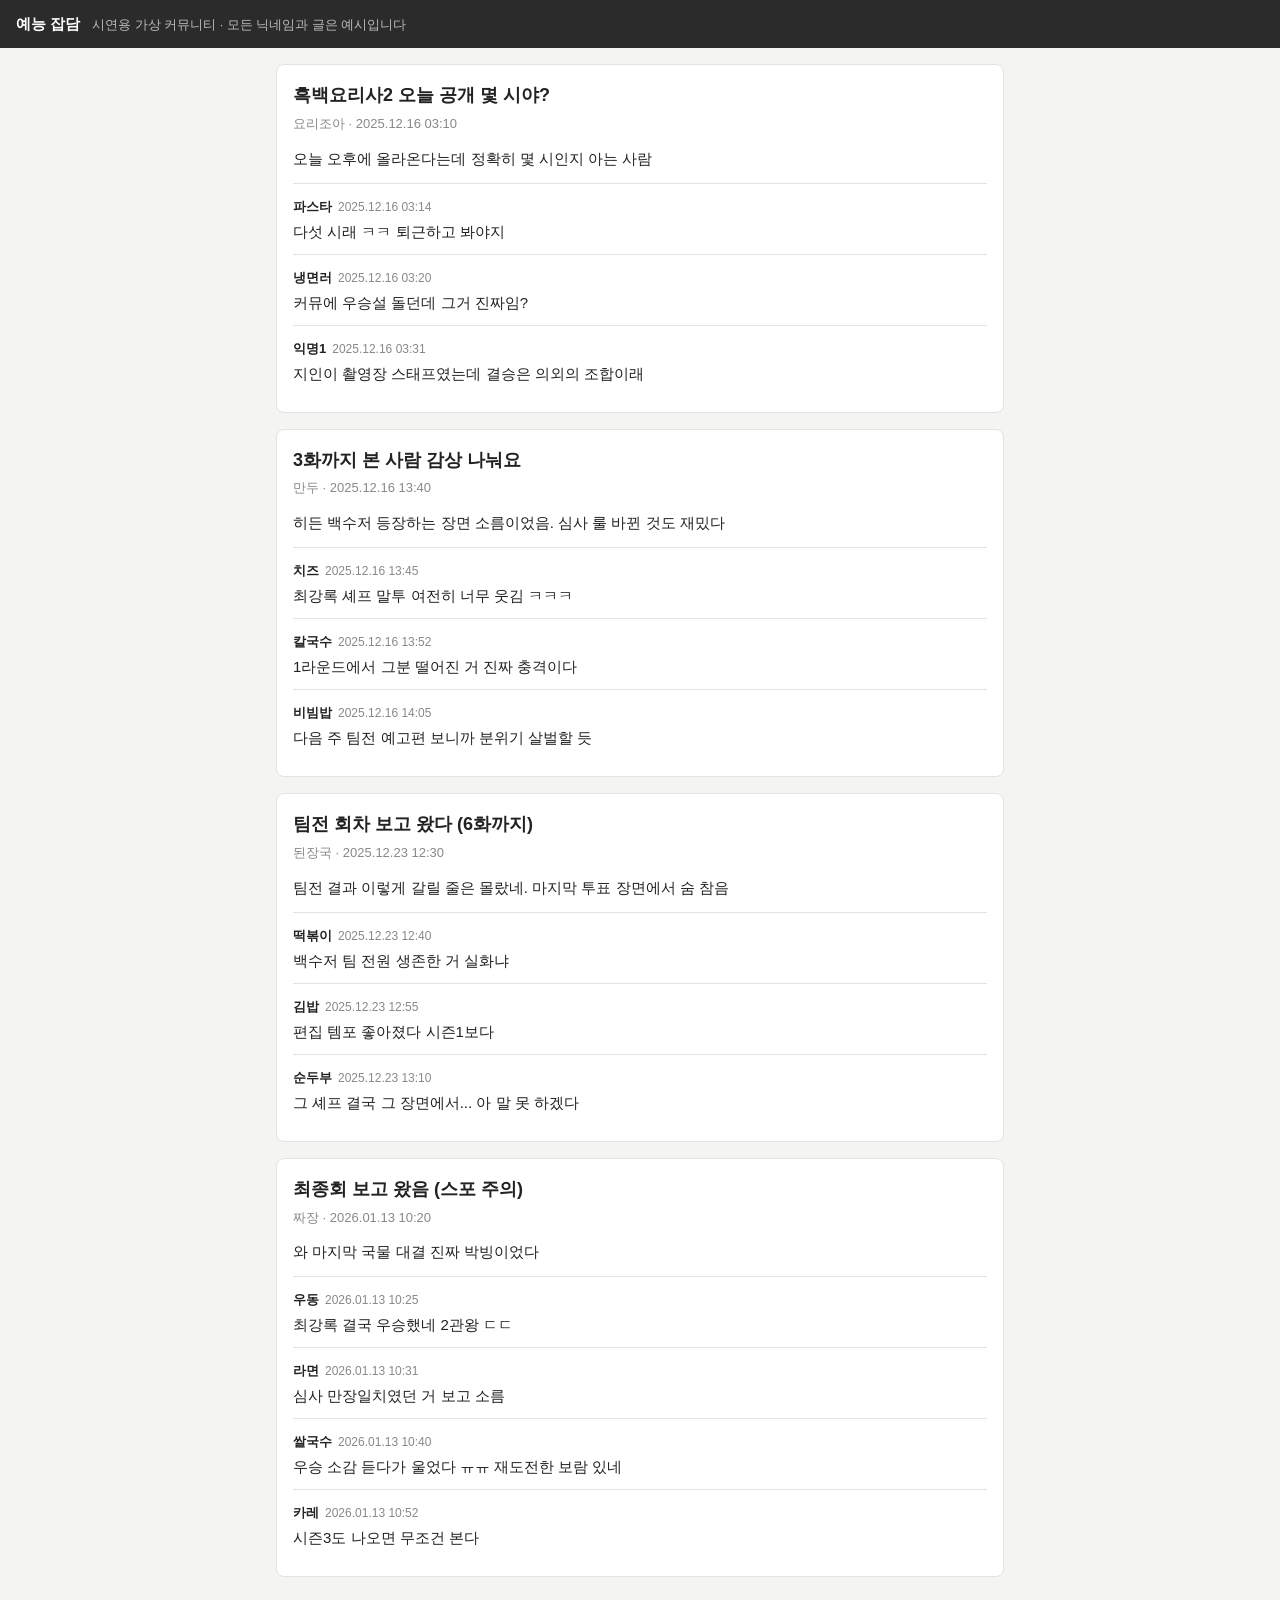
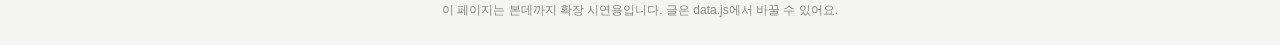
==== demo-page/index.html @ 07b32e48 "init: 확장 프로토타입, 가짜 서버, 시연 페이지" ====
<!doctype html>
<html lang="ko">
<head>
<meta charset="utf-8">
<meta name="viewport" content="width=device-width, initial-scale=1">
<title>예능 잡담 - 시연용 커뮤니티</title>
<style>
  :root { --bg:#f4f4f2; --card:#fff; --line:#e3e3df; --ink:#222; --sub:#888; --accent:#3a5bd9; }
  * { box-sizing: border-box; }
  body { margin:0; background:var(--bg); color:var(--ink); font:15px/1.6 -apple-system, "Apple SD Gothic Neo", "Malgun Gothic", sans-serif; }
  header { background:#2b2b2b; color:#fff; padding:12px 16px; font-weight:700; }
  header small { font-weight:400; color:#bbb; margin-left:8px; }
  main { max-width:760px; margin:16px auto; padding:0 16px; }
  .post { background:var(--card); border:1px solid var(--line); border-radius:8px; padding:16px; margin-bottom:16px; }
  .post h2 { font-size:18px; margin:0 0 4px; }
  .meta { color:var(--sub); font-size:13px; }
  .body { margin:12px 0; }
  .comments { border-top:1px solid var(--line); margin-top:12px; }
  .comment { padding:10px 0; border-bottom:1px solid var(--line); }
  .comment:last-child { border-bottom:0; }
  .comment .nick { font-weight:600; font-size:13px; margin-right:6px; }
  .comment time { color:var(--sub); font-size:12px; }
  .comment .text { margin-top:2px; }
  .note { font-size:12px; color:var(--sub); text-align:center; margin:24px 0; }
</style>
</head>
<body>
<header>예능 잡담 <small>시연용 가상 커뮤니티 · 모든 닉네임과 글은 예시입니다</small></header>
<main id="feed"></main>
<p class="note">이 페이지는 본데까지 확장 시연용입니다. 글은 data.js에서 바꿀 수 있어요.</p>

<script src="data.js"></script>
<script>
  // 확장이 읽는 구조: [data-bdk-comment] 요소 안의 .text(본문)와 time[datetime](게시 시각)
  const feed = document.getElementById("feed");
  const fmt = (iso) => {
    const d = new Date(iso);
    const p = (n) => String(n).padStart(2, "0");
    return `${d.getFullYear()}.${p(d.getMonth()+1)}.${p(d.getDate())} ${p(d.getHours())}:${p(d.getMinutes())}`;
  };
  const esc = (s) => s.replace(/[&<>"]/g, (c) => ({"&":"&amp;","<":"&lt;",">":"&gt;",'"':"&quot;"}[c]));

  for (const post of window.DEMO_POSTS) {
    const el = document.createElement("article");
    el.className = "post";
    el.innerHTML = `
      <h2 data-bdk-title>${esc(post.title)}</h2>
      <div class="meta">${esc(post.nick)} · <time datetime="${post.posted_at}">${fmt(post.posted_at)}</time></div>
      <div class="body" data-bdk-comment data-id="${post.id}">
        <div class="text">${esc(post.body)}</div>
        <time datetime="${post.posted_at}" hidden></time>
      </div>
      <div class="comments">
        ${post.comments.map(c => `
          <div class="comment" data-bdk-comment data-id="${c.id}">
            <span class="nick">${esc(c.nick)}</span><time datetime="${c.posted_at}">${fmt(c.posted_at)}</time>
            <div class="text">${esc(c.text)}</div>
          </div>`).join("")}
      </div>`;
    feed.appendChild(el);
  }
</script>
</body>
</html>
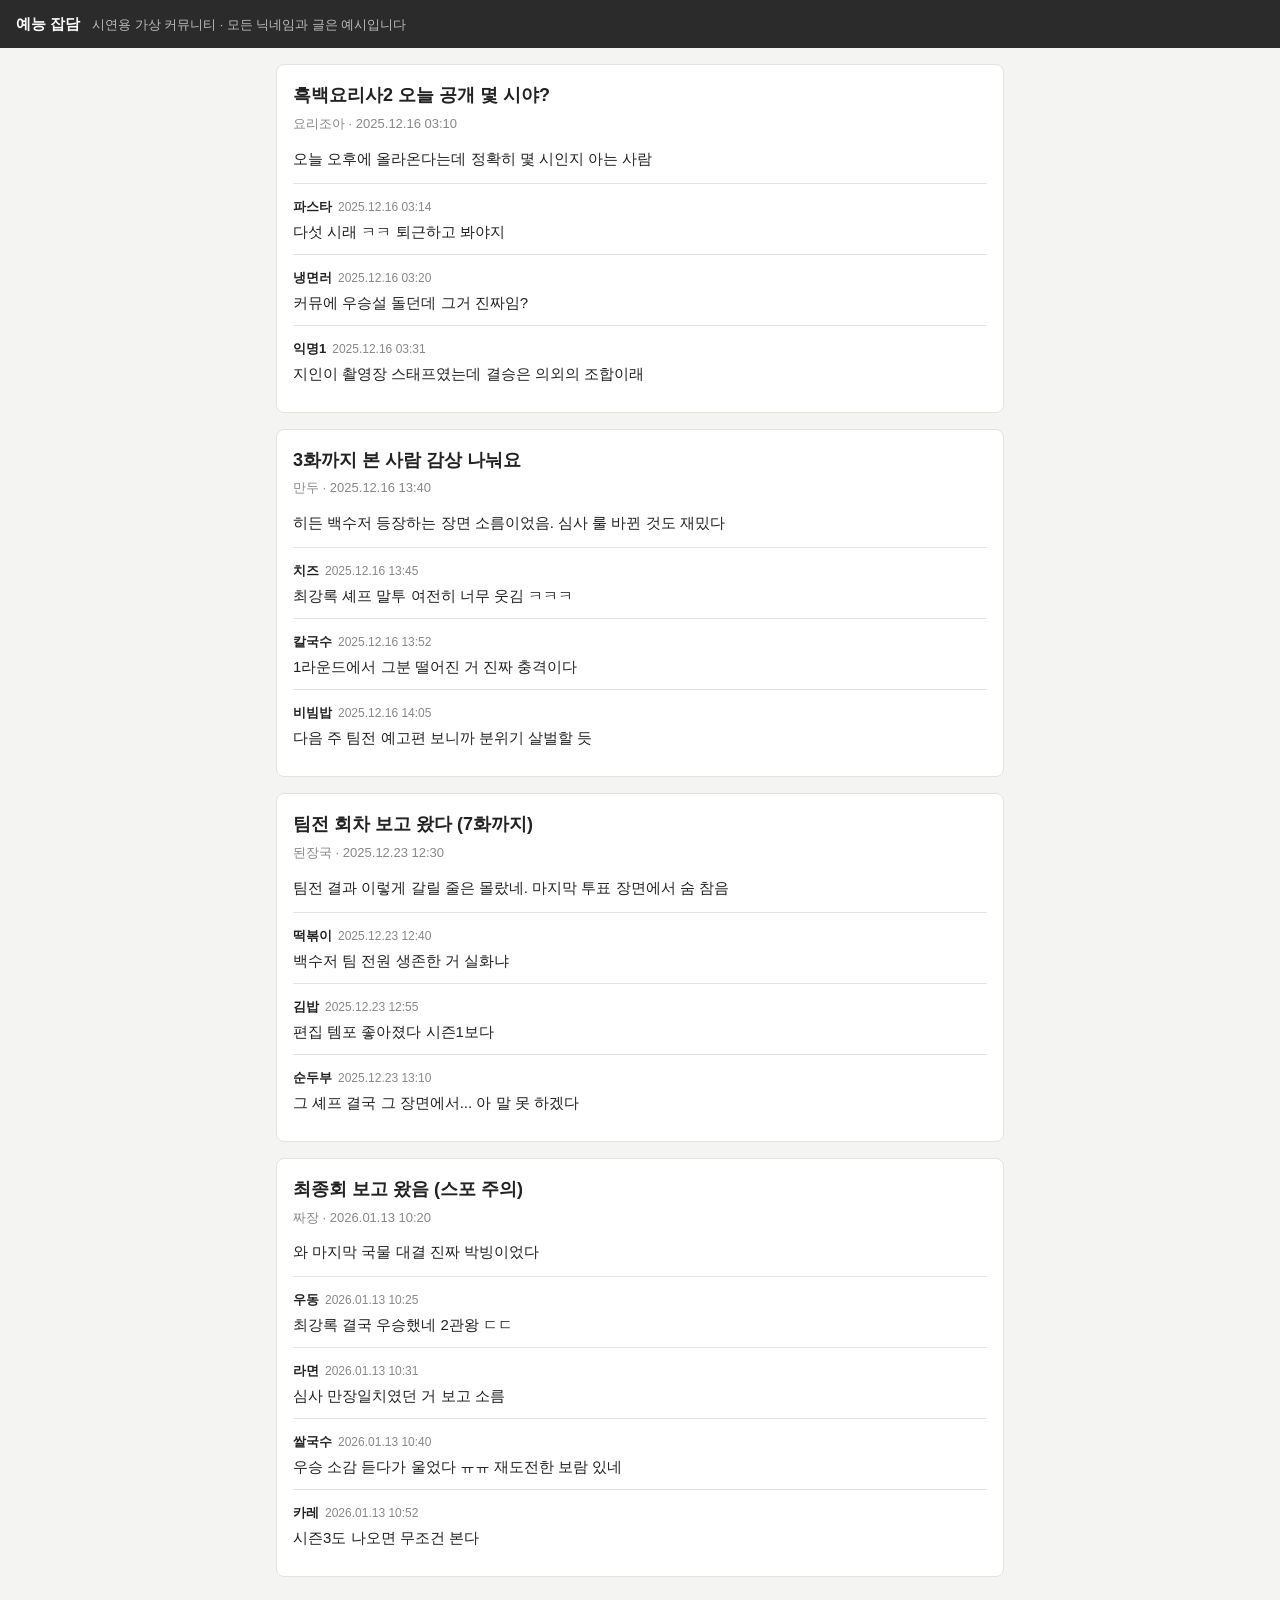
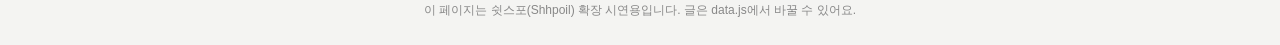
==== commit 3b1ef354: "쉿스포(Shhpoil)로 이름 변경 및 관련 텍스트 수정" ====
--- a/demo-page/index.html
+++ b/demo-page/index.html
@@ -27,7 +27,7 @@
 <body>
 <header>예능 잡담 <small>시연용 가상 커뮤니티 · 모든 닉네임과 글은 예시입니다</small></header>
 <main id="feed"></main>
-<p class="note">이 페이지는 본데까지 확장 시연용입니다. 글은 data.js에서 바꿀 수 있어요.</p>
+<p class="note">이 페이지는 쉿스포(Shhpoil) 확장 시연용입니다. 글은 data.js에서 바꿀 수 있어요.</p>
 
 <script src="data.js"></script>
 <script>
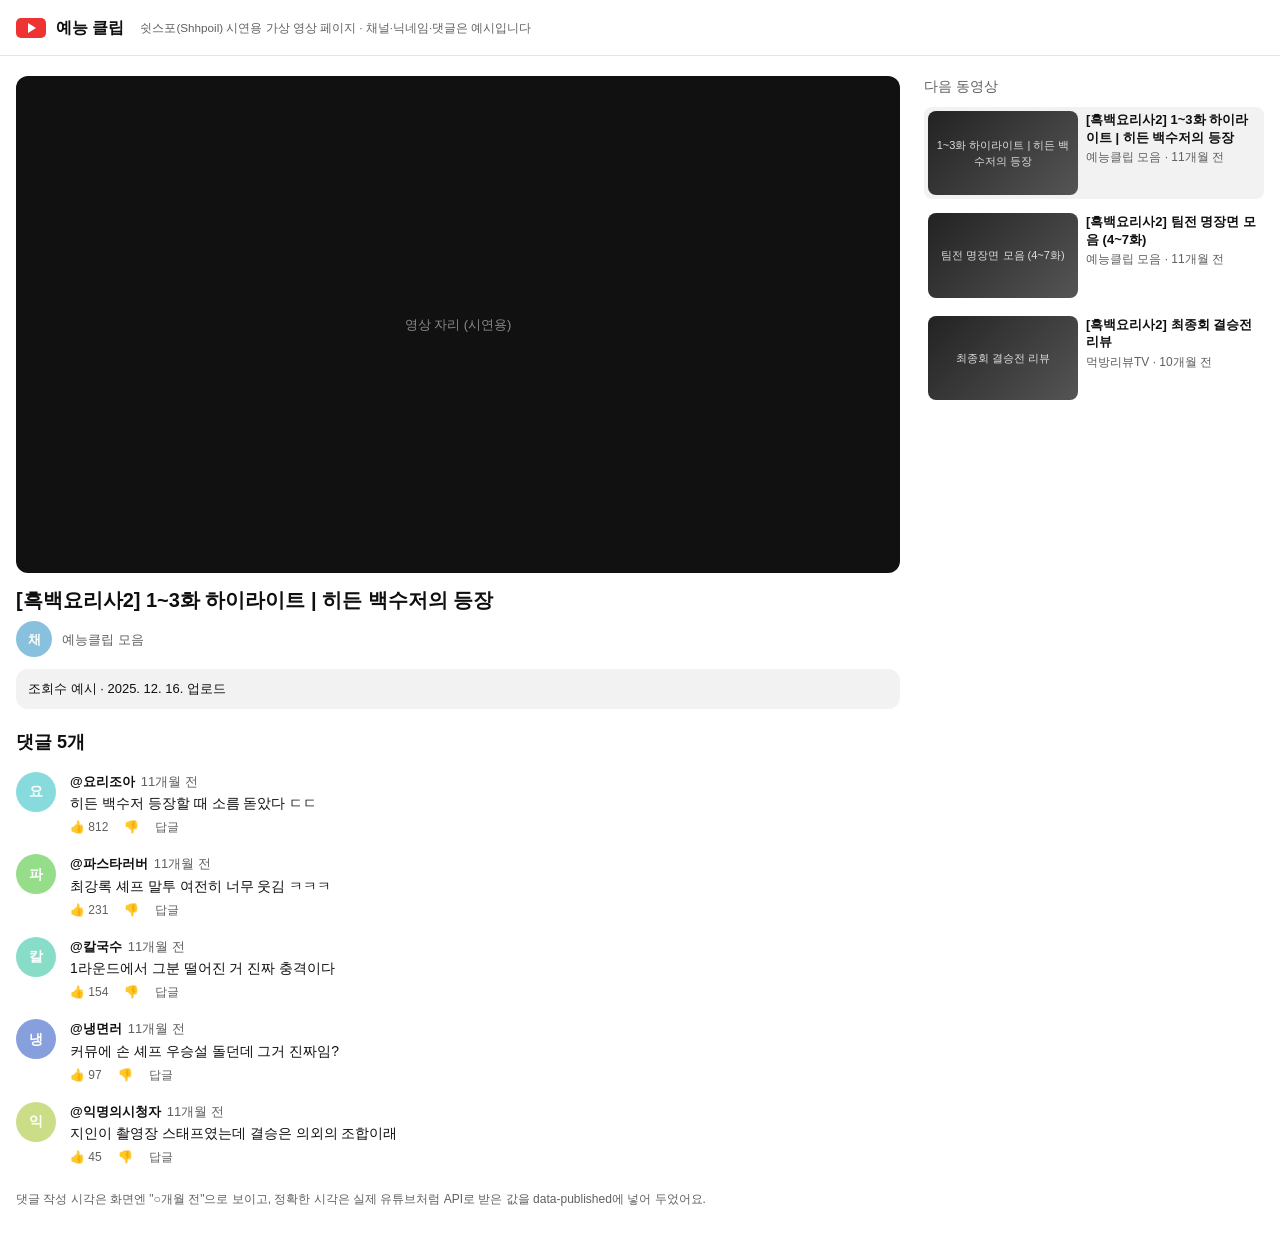
==== commit fd8960a1: "feat: 유튜브 댓글 지원 및 서비스명 쉿스포로 변경 - 유튜브 영상 댓글 관찰 어댑터 추가 (댓글 고유 번호로 재렌더링 대응) - YouTube Data API로 댓글 정확한 " ====
--- a/demo-page/index.html
+++ b/demo-page/index.html
@@ -3,62 +3,101 @@
 <head>
 <meta charset="utf-8">
 <meta name="viewport" content="width=device-width, initial-scale=1">
-<title>예능 잡담 - 시연용 커뮤니티</title>
+<title>시연용 영상 페이지</title>
 <style>
-  :root { --bg:#f4f4f2; --card:#fff; --line:#e3e3df; --ink:#222; --sub:#888; --accent:#3a5bd9; }
+  :root { --bg:#fff; --ink:#0f0f0f; --sub:#606060; --line:#e5e5e5; --chip:#f2f2f2; }
   * { box-sizing: border-box; }
-  body { margin:0; background:var(--bg); color:var(--ink); font:15px/1.6 -apple-system, "Apple SD Gothic Neo", "Malgun Gothic", sans-serif; }
-  header { background:#2b2b2b; color:#fff; padding:12px 16px; font-weight:700; }
-  header small { font-weight:400; color:#bbb; margin-left:8px; }
-  main { max-width:760px; margin:16px auto; padding:0 16px; }
-  .post { background:var(--card); border:1px solid var(--line); border-radius:8px; padding:16px; margin-bottom:16px; }
-  .post h2 { font-size:18px; margin:0 0 4px; }
-  .meta { color:var(--sub); font-size:13px; }
-  .body { margin:12px 0; }
-  .comments { border-top:1px solid var(--line); margin-top:12px; }
-  .comment { padding:10px 0; border-bottom:1px solid var(--line); }
-  .comment:last-child { border-bottom:0; }
-  .comment .nick { font-weight:600; font-size:13px; margin-right:6px; }
-  .comment time { color:var(--sub); font-size:12px; }
-  .comment .text { margin-top:2px; }
-  .note { font-size:12px; color:var(--sub); text-align:center; margin:24px 0; }
+  body { margin:0; background:var(--bg); color:var(--ink); font:14px/1.5 Roboto, -apple-system, "Apple SD Gothic Neo", "Malgun Gothic", sans-serif; }
+  .top { height:56px; display:flex; align-items:center; gap:10px; padding:0 16px; border-bottom:1px solid var(--line); }
+  .logo { width:30px; height:20px; border-radius:5px; background:#e33; position:relative; }
+  .logo::after { content:""; position:absolute; left:12px; top:5px; border:5px solid transparent; border-left:8px solid #fff; }
+  .top b { font-size:16px; }
+  .top small { color:var(--sub); margin-left:6px; }
+  .wrap { display:grid; grid-template-columns: minmax(0,1fr) 340px; gap:24px; max-width:1280px; margin:20px auto; padding:0 16px; }
+  @media (max-width: 900px) { .wrap { grid-template-columns: 1fr; } }
+  .player { aspect-ratio:16/9; background:#111; border-radius:12px; display:grid; place-items:center; color:#888; font-size:13px; }
+  h1 { font-size:20px; margin:12px 0 6px; }
+  .chan { display:flex; align-items:center; gap:10px; color:var(--sub); font-size:13px; }
+  .chan .av { width:36px; height:36px; }
+  .desc { background:var(--chip); border-radius:12px; padding:10px 12px; margin:12px 0; font-size:13px; }
+  .count { font-size:18px; font-weight:700; margin:20px 0 16px; }
+  .comment { display:flex; gap:14px; margin-bottom:18px; }
+  .av { flex:none; width:40px; height:40px; border-radius:50%; background:hsl(var(--h) 55% 70%); display:grid; place-items:center; color:#fff; font-weight:700; }
+  .main { min-width:0; flex:1; }
+  .head { font-size:13px; }
+  .head .nick { font-weight:600; margin-right:6px; }
+  .head .time { color:var(--sub); text-decoration:none; }
+  .text { margin:2px 0 4px; white-space:pre-wrap; }
+  .actions { color:var(--sub); font-size:12px; display:flex; gap:16px; }
+  .side h3 { font-size:14px; margin:0 0 10px; color:var(--sub); font-weight:500; }
+  .vid { display:flex; gap:8px; margin-bottom:10px; cursor:pointer; border-radius:8px; padding:4px; }
+  .vid:hover, .vid.on { background:var(--chip); }
+  .thumb { flex:none; width:150px; aspect-ratio:16/9; border-radius:8px; background:linear-gradient(135deg,#222,#555); color:#ddd; font-size:11px; display:grid; place-items:center; text-align:center; padding:6px; }
+  .vid .t { font-size:13px; font-weight:600; line-height:1.35; }
+  .vid .m { font-size:12px; color:var(--sub); margin-top:2px; }
+  .note { font-size:12px; color:var(--sub); margin-top:24px; }
 </style>
 </head>
 <body>
-<header>예능 잡담 <small>시연용 가상 커뮤니티 · 모든 닉네임과 글은 예시입니다</small></header>
-<main id="feed"></main>
-<p class="note">이 페이지는 쉿스포(Shhpoil) 확장 시연용입니다. 글은 data.js에서 바꿀 수 있어요.</p>
+<div class="top"><div class="logo"></div><b>예능 클립</b><small>쉿스포(Shhpoil) 시연용 가상 영상 페이지 · 채널·닉네임·댓글은 예시입니다</small></div>
+
+<div class="wrap">
+  <section>
+    <div class="player">영상 자리 (시연용)</div>
+    <h1 data-bdk-title id="title"></h1>
+    <div class="chan"><div class="av" style="--h:200">채</div><span id="chan"></span></div>
+    <div class="desc" id="desc"></div>
+    <div class="count" id="count"></div>
+    <div id="comments"></div>
+    <p class="note">댓글 작성 시각은 화면엔 "○개월 전"으로 보이고, 정확한 시각은 실제 유튜브처럼 API로 받은 값을 data-published에 넣어 두었어요.</p>
+  </section>
+  <aside class="side">
+    <h3>다음 동영상</h3>
+    <div id="list"></div>
+  </aside>
+</div>
 
 <script src="data.js"></script>
 <script>
-  // 확장이 읽는 구조: [data-bdk-comment] 요소 안의 .text(본문)와 time[datetime](게시 시각)
-  const feed = document.getElementById("feed");
-  const fmt = (iso) => {
-    const d = new Date(iso);
-    const p = (n) => String(n).padStart(2, "0");
-    return `${d.getFullYear()}.${p(d.getMonth()+1)}.${p(d.getDate())} ${p(d.getHours())}:${p(d.getMinutes())}`;
-  };
   const esc = (s) => s.replace(/[&<>"]/g, (c) => ({"&":"&amp;","<":"&lt;",">":"&gt;",'"':"&quot;"}[c]));
+  const fmtDate = (iso) => { const d = new Date(iso); return `${d.getFullYear()}. ${d.getMonth()+1}. ${d.getDate()}.`; };
+  function ago(iso) {
+    const s = (Date.now() - new Date(iso)) / 1000;
+    const units = [[31536000,"년"],[2592000,"개월"],[604800,"주"],[86400,"일"],[3600,"시간"],[60,"분"]];
+    for (const [sec, u] of units) if (s >= sec) return `${Math.floor(s / sec)}${u} 전`;
+    return "방금 전";
+  }
+  const hue = (s) => [...s].reduce((a, c) => (a * 31 + c.charCodeAt(0)) % 360, 7);
 
-  for (const post of window.DEMO_POSTS) {
-    const el = document.createElement("article");
-    el.className = "post";
-    el.innerHTML = `
-      <h2 data-bdk-title>${esc(post.title)}</h2>
-      <div class="meta">${esc(post.nick)} · <time datetime="${post.posted_at}">${fmt(post.posted_at)}</time></div>
-      <div class="body" data-bdk-comment data-id="${post.id}">
-        <div class="text">${esc(post.body)}</div>
-        <time datetime="${post.posted_at}" hidden></time>
-      </div>
-      <div class="comments">
-        ${post.comments.map(c => `
-          <div class="comment" data-bdk-comment data-id="${c.id}">
-            <span class="nick">${esc(c.nick)}</span><time datetime="${c.posted_at}">${fmt(c.posted_at)}</time>
-            <div class="text">${esc(c.text)}</div>
-          </div>`).join("")}
-      </div>`;
-    feed.appendChild(el);
+  function render(id) {
+    const v = DEMO_VIDEOS.find((x) => x.id === id) || DEMO_VIDEOS[0];
+    document.getElementById("title").textContent = v.title;
+    document.getElementById("chan").textContent = v.channel;
+    document.getElementById("desc").textContent = `조회수 예시 · ${fmtDate(v.uploaded)} 업로드`;
+    document.getElementById("count").textContent = `댓글 ${v.comments.length}개`;
+    // 확장이 읽는 구조: [data-bdk-comment] 안의 .text(본문), [data-published](정확한 작성 시각), .main(배지 위치)
+    document.getElementById("comments").innerHTML = v.comments.map((c) => `
+      <div class="comment" data-bdk-comment data-id="${c.id}">
+        <div class="av" style="--h:${hue(c.nick)}">${esc(c.nick.slice(1, 2))}</div>
+        <div class="main">
+          <div class="head"><span class="nick">${esc(c.nick)}</span><a class="time" href="#" data-published="${c.published}">${ago(c.published)}</a></div>
+          <div class="text">${esc(c.text)}</div>
+          <div class="actions"><span>👍 ${c.likes}</span><span>👎</span><span>답글</span></div>
+        </div>
+      </div>`).join("");
+    document.getElementById("list").innerHTML = DEMO_VIDEOS.map((x) => `
+      <div class="vid ${x.id === v.id ? "on" : ""}" data-v="${x.id}">
+        <div class="thumb">${esc(x.title.replace(/^\[.*?\]\s*/, ""))}</div>
+        <div><div class="t">${esc(x.title)}</div><div class="m">${esc(x.channel)} · ${ago(x.uploaded)}</div></div>
+      </div>`).join("");
+    history.replaceState(null, "", `#${v.id}`);
   }
+
+  document.getElementById("list").addEventListener("click", (e) => {
+    const v = e.target.closest("[data-v]");
+    if (v) { render(v.dataset.v); window.scrollTo({ top: 0, behavior: "smooth" }); }
+  });
+  render(location.hash.slice(1));
 </script>
 </body>
 </html>
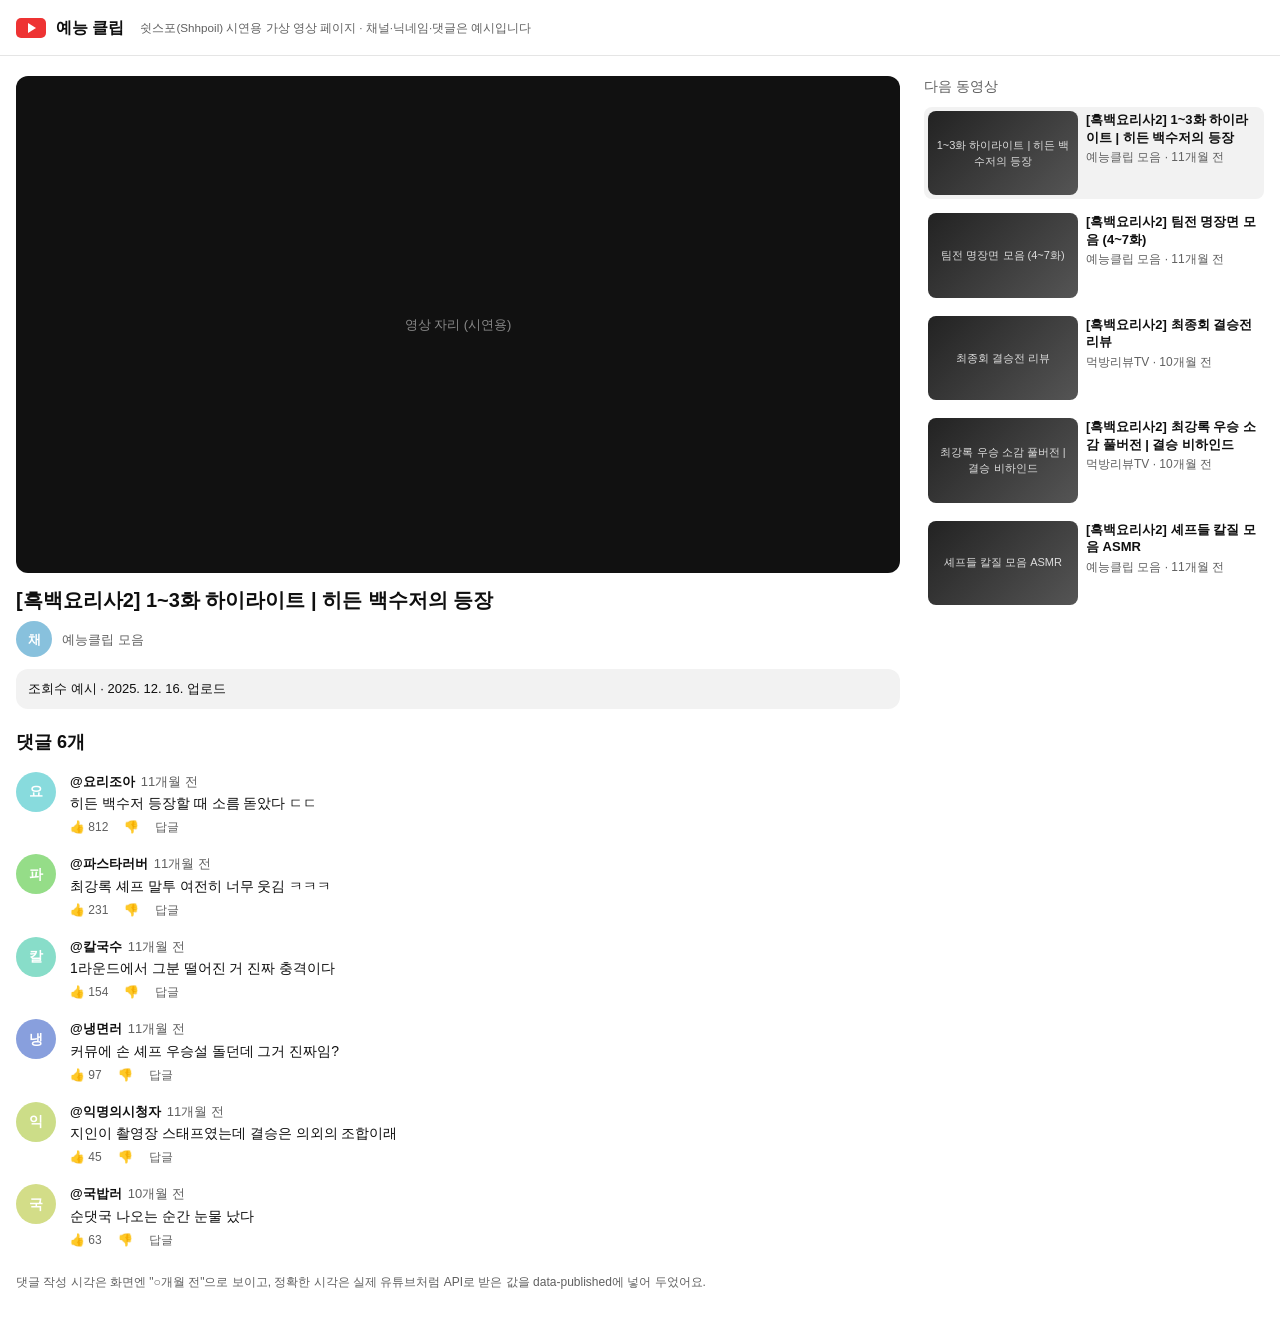
==== commit 0d48469b: "feat: 추천 영상 제목 가리기, 스포 신고로 기억장 추가" ====
--- a/demo-page/index.html
+++ b/demo-page/index.html
@@ -53,6 +53,7 @@
   </section>
   <aside class="side">
     <h3>다음 동영상</h3>
+    <!-- 확장이 읽는 구조: [data-bdk-video] 카드의 .t(제목), data-published(업로드 시각) -->
     <div id="list"></div>
   </aside>
 </div>
@@ -86,7 +87,7 @@
         </div>
       </div>`).join("");
     document.getElementById("list").innerHTML = DEMO_VIDEOS.map((x) => `
-      <div class="vid ${x.id === v.id ? "on" : ""}" data-v="${x.id}">
+      <div class="vid ${x.id === v.id ? "on" : ""}" data-v="${x.id}" data-bdk-video data-vid="${x.id}" data-published="${x.uploaded}">
         <div class="thumb">${esc(x.title.replace(/^\[.*?\]\s*/, ""))}</div>
         <div><div class="t">${esc(x.title)}</div><div class="m">${esc(x.channel)} · ${ago(x.uploaded)}</div></div>
       </div>`).join("");
@@ -95,6 +96,8 @@
 
   document.getElementById("list").addEventListener("click", (e) => {
     const v = e.target.closest("[data-v]");
+    // 쉿스포가 제목을 가린 영상은 "보기"를 누르기 전엔 열리지 않게 (실제 유튜브에선 링크 클릭이 막힘)
+    if (v && v.matches(".bdk-hide:not(.bdk-revealed), .bdk-blur:not(.bdk-revealed)")) return;
     if (v) { render(v.dataset.v); window.scrollTo({ top: 0, behavior: "smooth" }); }
   });
   render(location.hash.slice(1));
